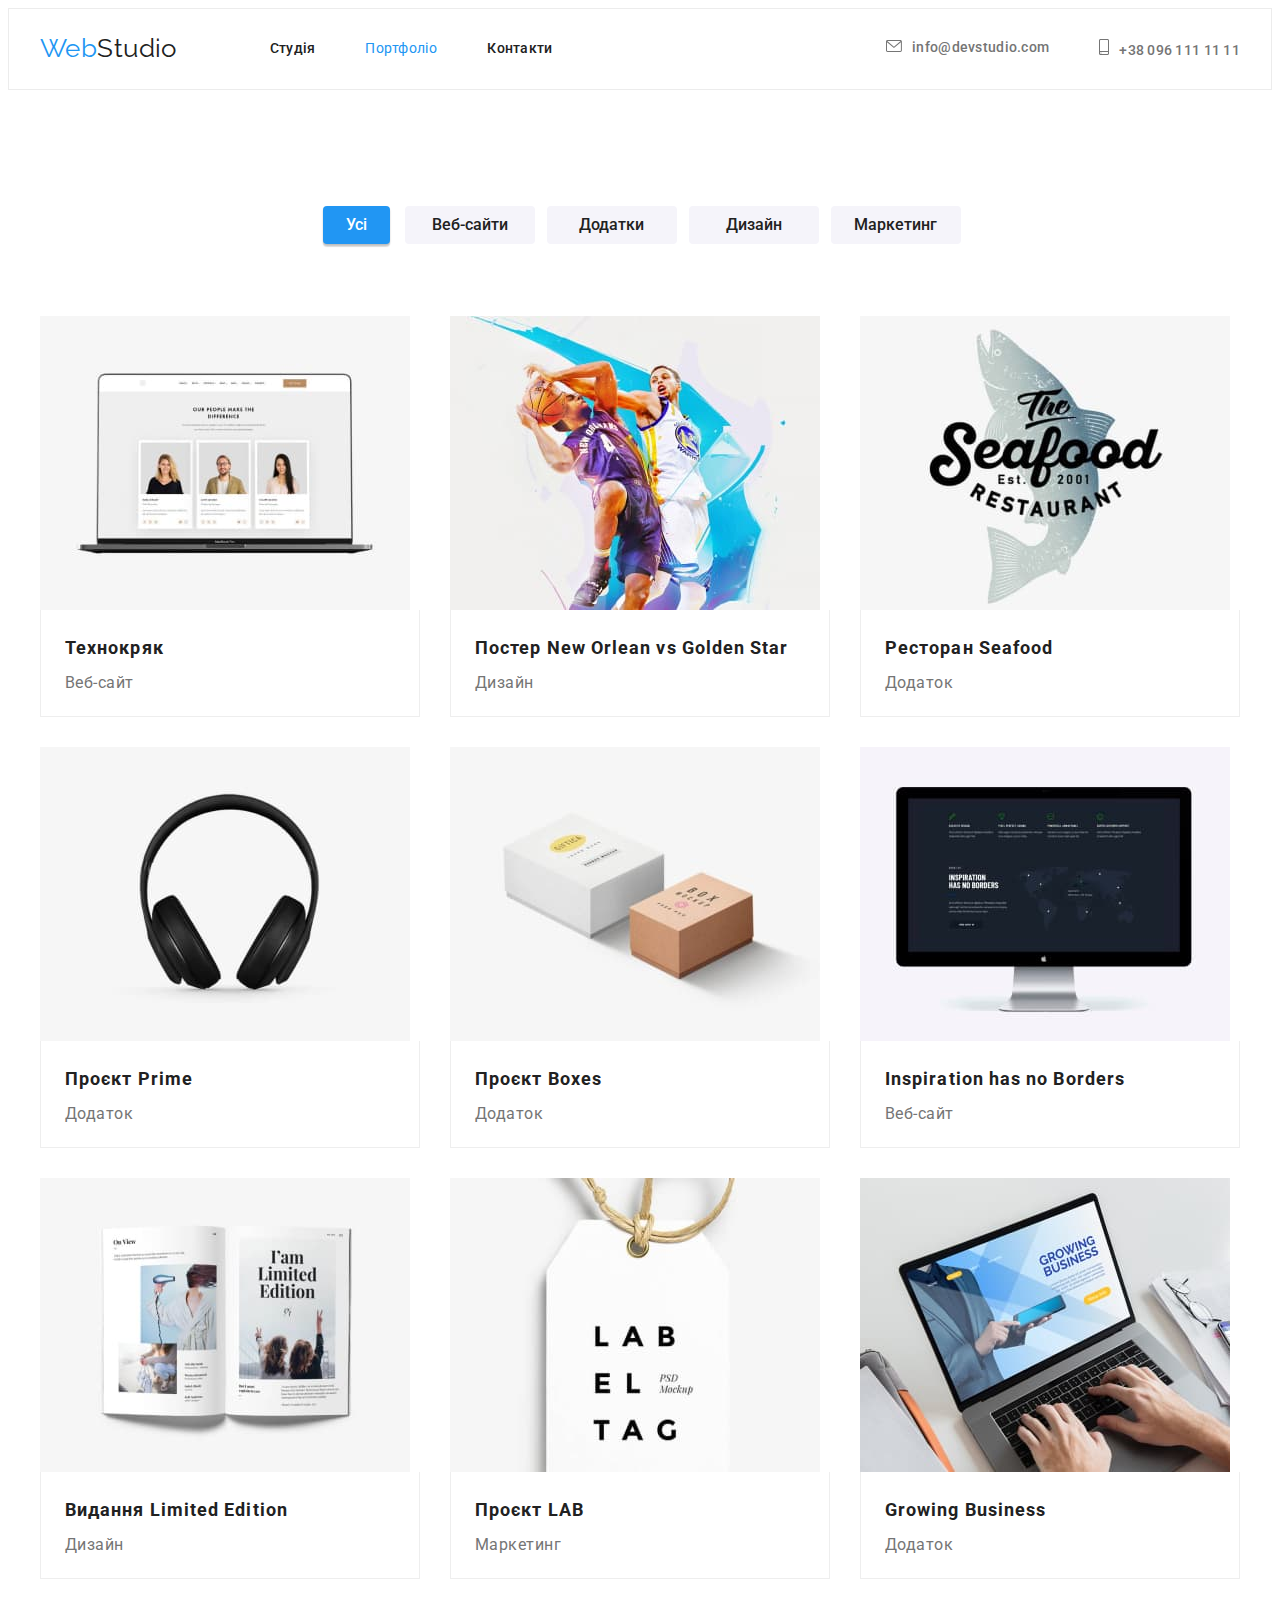
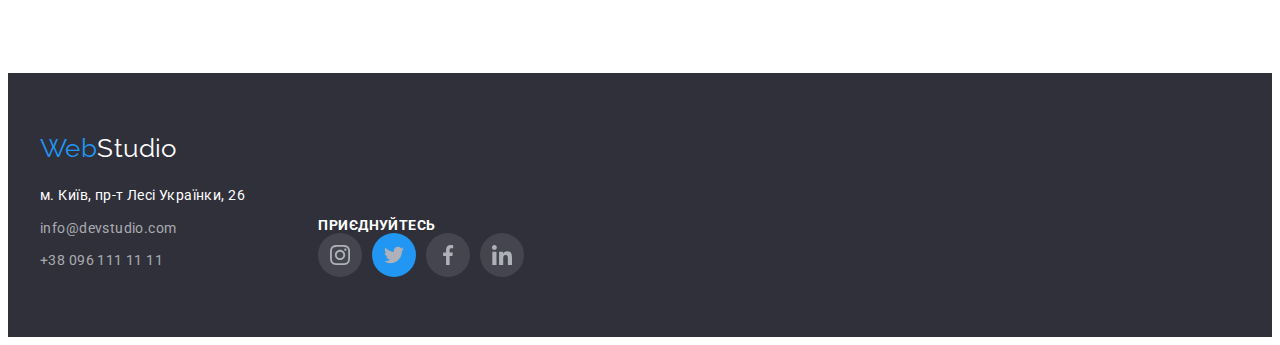
==== portfolio.html @ b2694d47 "Add files via upload" ====
<!DOCTYPE html>
<html lang="uk">

<head>
    <meta charset="UTF-8">
    <meta http-equiv="X-UA-Compatible" content="IE=edge">
    <meta name="viewport" content="width=device-width, initial-scale=1.0">
    <title>Портфоліо</title>
<link rel="preconnect" href="https://fonts.googleapis.com">
<link rel="preconnect" href="https://fonts.gstatic.com" crossorigin>
<link
    href="https://fonts.googleapis.com/css2?family=Raleway:wght@700&family=Roboto:wght@400;500;700;900&display=swap"
    rel="stylesheet">
    <link rel="stylesheet" href="https://cdnjs.cloudflare.com/ajax/libs/modern-normalize/1.1.0/modern-normalize.min.css" integrity="sha512-wpPYUAdjBVSE4KJnH1VR1HeZfpl1ub8YT/NKx4PuQ5NmX2tKuGu6U/JRp5y+Y8XG2tV+wKQpNHVUX03MfMFn9Q==" crossorigin="anonymous" referrerpolicy="no-referrer" />
    <link rel="stylesheet" href="./css/styles.css">

</head>

<body>
    <header class="header">
        <div class="container">
        <nav class="header-nav">
            <a href="./index.html" class="header-logo link"><span class="accent-text">Web</span>Studio</a>
            <ul class="header-list list">
                <li class="header-link"><a class="header-text link" href="./index.html">Студія</a></li>
                <li class="header-link"><a class="header-text-studio link" href="">Портфоліо</a></li>
                <li class="header-link"><a class="header-text link" href="">Контакти</a></li>
            </ul>
            <ul class="header-list-contacts list">
                <li class="header-contacts"> <svg width="16" height="12" class="header-icons">
                    <use href="./images/icons.svg#icon-envelope"></use>
                </svg><a class="header-text-contacts link" href="mailto:info@devstudio.com">info@devstudio.com</a></li>
                <li class="header-contacts"><svg width="10" height="16" class="header-icons">
                    <use href="./images/icons.svg#icon-smartphone"></use>
                </svg><a class="header-text-contacts link" href="tel:+380961111111">+38 096 111 11 11</a></li>
            </ul>
        </nav>
    </div>
    </header>
         <section class="portfolio section">
            <div class="container">
            <h1 class="visually-hidden">Портфоліо</h1>
            <ul class="portfolio-btn-card">
            <li class="portfolio-btn-link"><button type="button" class="portfolio-btn-active">Усі</button></li>
            <li class="portfolio-btn-link"><button type="button" class="portfolio-btn">Веб-сайти</button></li>
            <li class="portfolio-btn-link"><button type="button" class="portfolio-btn">Додатки</button></li>
            <li class="portfolio-btn-link"><button type="button" class="portfolio-btn">Дизайн</button></li>
            <li class="portfolio-btn-link"><button type="button" class="portfolio-btn">Маркетинг</button></li>
                </ul>
            <ul class="portfolio-project-list">
                  <li class="portfolio-list"> <img src="./images/techno-1.jpg" alt="techno" width="370">
                    <div class="content-portfolio">
                        <h2 class="portfolio-title">Технокряк</h2>
                        <p class="portfolio-pre-title">Веб-сайт</p>
                    </div>
                  </li>
                <li class="portfolio-list"><img src="./images/poster-2.jpg" alt="poster-2" width="370">
                    <div class="content-portfolio">
                      <h2 class="portfolio-title">Постер New Orlean vs Golden Star</h2>
                      <p class="portfolio-pre-title" >Дизайн</p>
                    </div>
                </li>
                <li class="portfolio-list"><img src="./images/restoran-3.jpg" alt="restoran-3" width="370">
                  <div class="content-portfolio">
                      <h2 class="portfolio-title">Ресторан Seafood</h2>
                      <p class="portfolio-pre-title">Додаток</p>
                  </div>
                </li>
                <li class="portfolio-list"><img src="./images/prime-4.jpg" alt="prime-4" width="370">
                  <div class="content-portfolio">
                    <h2 class="portfolio-title">Проєкт Prime</h2>
                    <p class="portfolio-pre-title">Додаток</p>
                  </div>
                </li>
                <li class="portfolio-list"> <img src="./images/boxes-5.jpg" alt="boxes-5" width="370">
                 <div class="content-portfolio">
                    <h2 class="portfolio-title">Проєкт Boxes</h2>
                    <p class="portfolio-pre-title">Додаток</p>
                  </div>
                </li>
                <li class="portfolio-list"><img src="./images/borders-6.jpg" alt="borders-6" width="370">
                  <div class="content-portfolio">
                    <h2 class="portfolio-title">Inspiration has no Borders</h2>
                    <p class="portfolio-pre-title">Веб-сайт</p>
                   </div>
                </li>       
                <li class="portfolio-list"><img src="./images/edition-7.jpg" alt="edition-7" width="370">
                <div class="content-portfolio">
                    <h2 class="portfolio-title">Видання Limited Edition</h2>
                    <p class="portfolio-pre-title">Дизайн</p>
                </div>
                </li>
                <li class="portfolio-list"><img src="./images/lab-8.jpg" alt="lab-8" width="370">
                <div class="content-portfolio">
                    <h2 class="portfolio-title">Проєкт LAB</h2>
                    <p class="portfolio-pre-title">Маркетинг</p>
                </div>
                </li>
                <li class="portfolio-list"><img src="./images/business-9.jpg" alt="business-9" width="370">
                <div class="content-portfolio">
                    <h2 class="portfolio-title">Growing Business</h2>
                    <p class="portfolio-pre-title">Додаток</p>
                </div>
                </li>
            </ul>
          </div>
        </section>
    
        <footer class="footer">
            <div class="container">
                <div class="footer-box">
            <a href="./index.html" class="footer-logo link"><span class="footer-accent-text">Web</span>Studio</a>
         <address>
           <ul class="footer-contacts-list list">
        <li class="footer-contacts"><a class="footer-text-adress link" href="">м. Київ, пр-т Лесі Українки, 26</a></li>
        <li class="footer-contacts-mail"><a class="footer-text link" href="mailto:info@devstudio.com">info@devstudio.com</a></li>
        <li class="footer-contacts"><a class="footer-text link" href="tel:+380961111111">+38 096 111 11 11</a></li>
          </ul>
        </div>
        <div class="footer-soc-box">
            <p class="footer-title">приєднуйтесь</p>
          <ul class="footer-soc-list list">
            <li class="footer-soc-items"><a href="#" class="footer-soc-link link">
                <svg width="20" height="20" class="footer-soc-icons">
                    <use href="./images/icons.svg#icon-instagram2"></use>
                </svg>
            </a></li>
            <li class="footer-soc-items"><a href="#" class="footer-soc-link-inst link">
                <svg width="20" height="20" class="footer-soc-icons">
                    <use href="./images/icons.svg#icon-twitter"></use>
                </svg>
            </a></li>
            <li class="footer-soc-items"><a href="#" class="footer-soc-link link">
                <svg width="20" height="20" class="footer-soc-icons">
                    <use href="./images/icons.svg#icon-facebook"></use>
                </svg>
            </a></li>
            <li class="footer-soc-items"><a href="#" class="footer-soc-link link">
                <svg width="20" height="20" class="footer-soc-icons">
                    <use href="./images/icons.svg#icon-linkedin"></use>
                </svg>
            </a></li>
        </div>
        </ul>
    
         </address>
        </div>
        </footer>

</body>

</html>
---- css/styles.css ----
:root{
    --primary-header-color:  #FFFFFF;
    --second-header-color: #212121;
    --accent-color: #757575;
    --primary-link-color: #2196F3;
}
p, h1, h2, h3, h4, h5, h6{
    margin: 0px;
}
ul{
    margin: 0px;
    padding-left: 0px;
}
button{
    cursor: pointer;
}
img{
    display: block;
}

body{
    font-family: 'Roboto', sans-serif;
    font-size: 14px;
    letter-spacing: 0.03em;
    background: var(--primary-header-color);
}
.container{
    width: 1200px;
    padding: 0px 15px;
    margin: 0 auto;
}
.section{
    padding-top: 94px;
    padding-bottom: 94px;
}
.list{
    list-style: none;
    padding: 0px;
    margin: 0px;
}
.link{
    text-decoration: none;
}


/*--------------------HEADER--------------------*/
.header{
    border: 1px solid #ECECEC

}
.header-logo {
    font-family: 'Raleway', sans-serif;
    font-size: 26px;
    line-height: 1.19;
    color: var(--second-header-color);
    margin-right: 93px;
    padding-top: 24px;
    padding-bottom: 25px;
}
.accent-text {
    color: var(--primary-link-color);
}
.header-text-studio{
    color: var(--primary-link-color);
}
.header-nav{
    display: flex;
    align-items:  center;
    margin-left: auto;
   
}
.header-list{
    display: flex;  
}
.header-list :not(:last-child) {
    margin-right: 50px;
  }

.header-text {
    font-style: normal;
    font-weight: 500;
    line-height: 1.14;
    letter-spacing: 0.02em;
    color: var(--second-header-color);
}
.header-list-contacts{
    display: flex;
    margin-left: auto;
    
 }
 .header-link{
    margin-left: 0px;
 }
 .header-contacts:not(:last-child){
    margin-right: 50px;
  }
.header-text-contacts{
    font-style: normal;
    font-weight: 500;
    font-size: 14px;
    line-height: 1.14;
    letter-spacing: 0.02em;
    color: var(--accent-color);
}
.header-icons{
    margin-right: 10px;
    display: inline-block;
}

.header-link :hover,
.header-link :focus,
.header-contacts :hover,
.header-contacts :focus{
    color:  var(--primary-link-color);
}
/*--------------------PORTFOLIO--------------------*/
.portfolio-btn:hover,
.portfolio-btn:focus {
    background-color: var(--primary-link-color);
    color:  #F5F4FA;
    cursor: pointer;
}
.portfolio-btn-link{
    list-style-type: none;
    font-family: inherit;
}
.portfolio{
    background: #FFFFFF;
}
.portfolio-btn-active{
    font-family: inherit;
    font-weight: 500;
    font-size: 16px;
    line-height: 1.62;
    color: var(--primary-header-color);
    border: none;
    background: var(--primary-link-color);
    box-shadow: 0px 3px 1px rgba(0, 0, 0, 0.1), 0px 1px 2px rgba(0, 0, 0, 0.08), 0px 2px 2px rgba(0, 0, 0, 0.12);
    border-radius: 4px;
    width: 67px;
    height: 38px;
}
.portfolio-btn{
    font-family: inherit;
    font-weight: 500;
    font-size: 16px;
    line-height: 1.62;
    background: #F5F4FA;
    color: var(--second-header-color);
    border-radius: 4px;
    border: none;
    min-width: 130px;
    height: 38px;

}
.portfolio-btn-card{
    display: flex;
    justify-content: center;
    text-align: center;
    margin-bottom: 50px;
}
.visually-hidden{
    visibility: hidden;
    position: absolute;
    width: 1px;
    height: 1px;
    margin: -1px;
    border: 0;
    padding: 0;
    white-space: nowrap;
    clip-path: inset(100%);
    clip: rect(0 0 0 0);
    overflow: hidden;
}
.portfolio-project-list {
    color: var(--second-header-color);
}
.portfolio-title {
    font-size: 18px;
    line-height: 2.00;
    letter-spacing: 0.06em;
    color: var(--second-header-color);
    margin-bottom: 4px;
}
.portfolio-pre-title {
    font-size: 16px;
    line-height: 1.62;
    letter-spacing: 0.03em;
    color: var(--accent-color);
}
.portfolio-project-list{
    display: flex;
    max-width: 100%;
    height: auto;
    list-style-type: none;
    display: flex;
    flex-wrap: wrap;
    gap: 30px;
}
.portfolio-list{
    flex-basis: calc((100% - 60px) / 3); 
}
.content-portfolio{
    border-right:1px solid #EEEEEE;
    border-left: 1px solid #EEEEEE;
    border-bottom: 1px solid #EEEEEE;
    padding: 20px 24px;
}
.portfolio-btn-link{
    padding: 22px 6px;
    display: inline-block;
    min-width: 73px;
}
/*--------------------MAIN--------------------*/
.main-cap{
    text-align: center;
    padding-top: 200px;
    padding-bottom: 200px;
    background-image: linear-gradient(rgba(47, 48, 58, 0.4),
     rgba(47, 48, 58, 0.4)),url('../images/Img_main.jpg');
    background-repeat: no-repeat;
    background-size: cover;
    background-position: center;
    background-color: #2F303A;
    max-width: 1600px;
    margin: 0 auto;
}
.main-title {
    font-style: normal;
    font-weight: 900;
    font-size: 44px;
    line-height: 1.36;
    letter-spacing: 0.06em;
    text-transform: uppercase;
    color: var(--primary-header-color);
    margin-bottom: 30px;
    width: 696px;
    margin-left: auto;
    margin-right: auto;
}
.main-btn {
    font-family: inherit;
    font-size: 16px;
    line-height: 1.88;
    align-items: center;
    letter-spacing: 0.06em;
    color: var(--primary-header-color);
    background: var(--primary-link-color);
    display: block;
    margin:  0px auto;
    min-width: 200px;
    height: 50px;
    font-weight: 700;
    border-radius: 4px;
    border: none;
}
.main-btn:hover,
.main-btn:focus {
    cursor: pointer;
}

/*--------------------FEATURE--------------------*/
.feature-list-items{
    list-style-type: none;
}
.feature{
    margin-top: 0px;
    background: var(--primary-header-color);
}
.feature-list{
    display: flex;
    flex-wrap: nowrap;
    gap: 30px;
}

.feature-title {
    font-style: normal;
    font-size: 14px;
    line-height: 1.14;
    text-transform: uppercase;
    color: var(--second-header-color);
    margin-top:  30px;
    margin-bottom: 10px;
    }
  
.feature-title-text {
    font-style: normal;
    font-weight: 400;
    line-height: 1.71;
    color: var(--accent-color);
    margin-top: 0px;
    }
.feature-icons{
    display: flex;
    justify-content: center;
    align-items: center; 
    background-size: contain;
    background-position: center;
    }
.feature-cont-icons{
    padding-bottom: 25px;
    padding-top:  25px;
    display: flex;
    justify-content: center;
    align-items: center; 
    background: #F5F4FA;
    border-radius: 4px;
    }
   
/*--------------------BOX--------------------*/
.box-list-items{
    list-style-type: none; 
    display: block;
    flex-direction: row;
}
.box{
    margin-top: 0px;
    background: var(--primary-header-color);
    padding-top: 0px;
}
.box-list{
    display: flex;
}

.box-list-items:not(:last-child){
    margin-right: 30px;

}
.box-title {
    font-style: normal;
    font-size: 36px;
    line-height: 1.16;
    text-align: center;
    color: var(--second-header-color);
    margin-bottom: 50px;
}

/*--------------------TEAM--------------------*/
.team{
    background: #F5F4FA;
}
.team-title {
    font-size: 36px;
    line-height: 1.16;
    text-align: center;
    color: var(--second-header-color);
    margin-bottom: 50px;
}
.team-list {
    display: inline-flex;
    text-align: center;
    gap: 30px;
}
.team-name {
    font-style: normal;
    font-weight: 500;
    font-size: 16px;
    line-height: 1.18;
    color: var(--second-header-color);
    margin-bottom: 10px;
    text-decoration: none;
}
.team-work {
    font-style: normal;
    font-weight: 400;
    font-size: 16px;
    line-height: 1.18;
    color: var(--accent-color);
    text-decoration: none;
    margin-bottom: 30px;
}

.content{
    padding-top: 30px;
    padding-bottom: 30px;
    background: #FFFFFF;
    box-shadow: 0px 1px 3px rgba(0, 0, 0, 0.12), 0px 1px 1px rgba(0, 0, 0, 0.14), 0px 2px 1px rgba(0, 0, 0, 0.2);
    border-radius: 0px 0px 4px 4px;
}
.team-soc-list,
.team-soc-list-inst{
    display: flex;
    justify-content: center;
    align-items: center;
} 

.team-soc-items{
    width: 44px;
    height: 44px;
}
.team-soc-items:not(:last-child){
    margin-right: 10px;
}
.team-soc-link,
.team-soc-link-inst{
    width: 100%;
    height: 100%;
    display: flex;
    background-color: #FFFFFF;
    border-radius: 50%;
    justify-content: center;
    align-items: center;
}
.team-soc-link-inst{
    background-color: #2196F3;
}
.team-soc-link:hover .team-soc-icons{
    fill: var(--primary-link-color);
}
.team-soc-icons{

}

.client-list{
    display: flex;
    justify-content: center;
    align-items: center;
   
}

.client-items:not(:last-child){
    margin-right: 30px;
}
.client-link{
    width: 170px;
    height: 92px;
    display: flex;
    justify-content: center;
    align-items: center;
    background: #F5F5F5;
    border: 1px solid #AFB1B8;
    border-radius: 4px;

}
.client-title{
    font-size: 36px;
    line-height: 1.16;
    text-align: center;
    color: var(--second-header-color);
    margin-bottom: 50px;
}


/*--------------------FOOTER--------------------*/
.footer {
    background: #2F303A;
    padding-top: 60px;
    padding-bottom: 60px;
    display: flex;
}
.footer-logo {
    font-family: 'Raleway', sans-serif;
    font-size: 26px;
    line-height: 1.19;
    color: var(--primary-header-color);
    margin-bottom: 20px;
    display: inline-block;
}
.footer-accent-text {
    color: var(--primary-link-color);
}
.footer-text {
    font-style: normal;
    font-weight: 400;
    font-size: 14px;
    line-height: 1.71;
    color: rgba(255, 255, 255, 0.6);
}
.footer-text-adress{
    font-style: normal;
    font-weight: 400;
    font-size: 14px;
    line-height: 1.71;
    color: var(--primary-header-color);
    
}
.footer-contacts-mail{
    margin-top: 9px;
    margin-bottom: 9px;
}
.footer-contacts :hover,
.footer-contacts :focus {
    color: var(--primary-link-color);
}
.footer-contacts-list{
    margin-right: 70px;
}
.footer-soc-list{
    display: flex;
    align-items: baseline;
} 
.footer-soc-items{
    width: 44px;
    height: 44px;
}
.footer-soc-items:not(:last-child){
    margin-right: 10px;
}
.footer-soc-link,
.footer-soc-link-inst{
    width: 100%;
    height: 100%;
    display: flex;
    background: rgba(255, 255, 255, 0.1);
    border-radius: 50%;
    justify-content: center;
    align-items: center;
}
.footer-soc-link:hover .team-soc-icons{
    fill: var(--primary-link-color);
}
.footer-soc-link-inst{
    background: #2196F3;
}
.footer-box{
    display: inline-block;
}
.footer-soc-box{
    display: inline-block;
    align-items: baseline;
}
.footer-title{
    font-family: 'Roboto';
    font-style: normal;
    font-weight: 700;
    font-size: 14px;
    line-height: 1.14;
    letter-spacing: 0.03em;
    text-transform: uppercase;
    color: #FFFFFF;
}
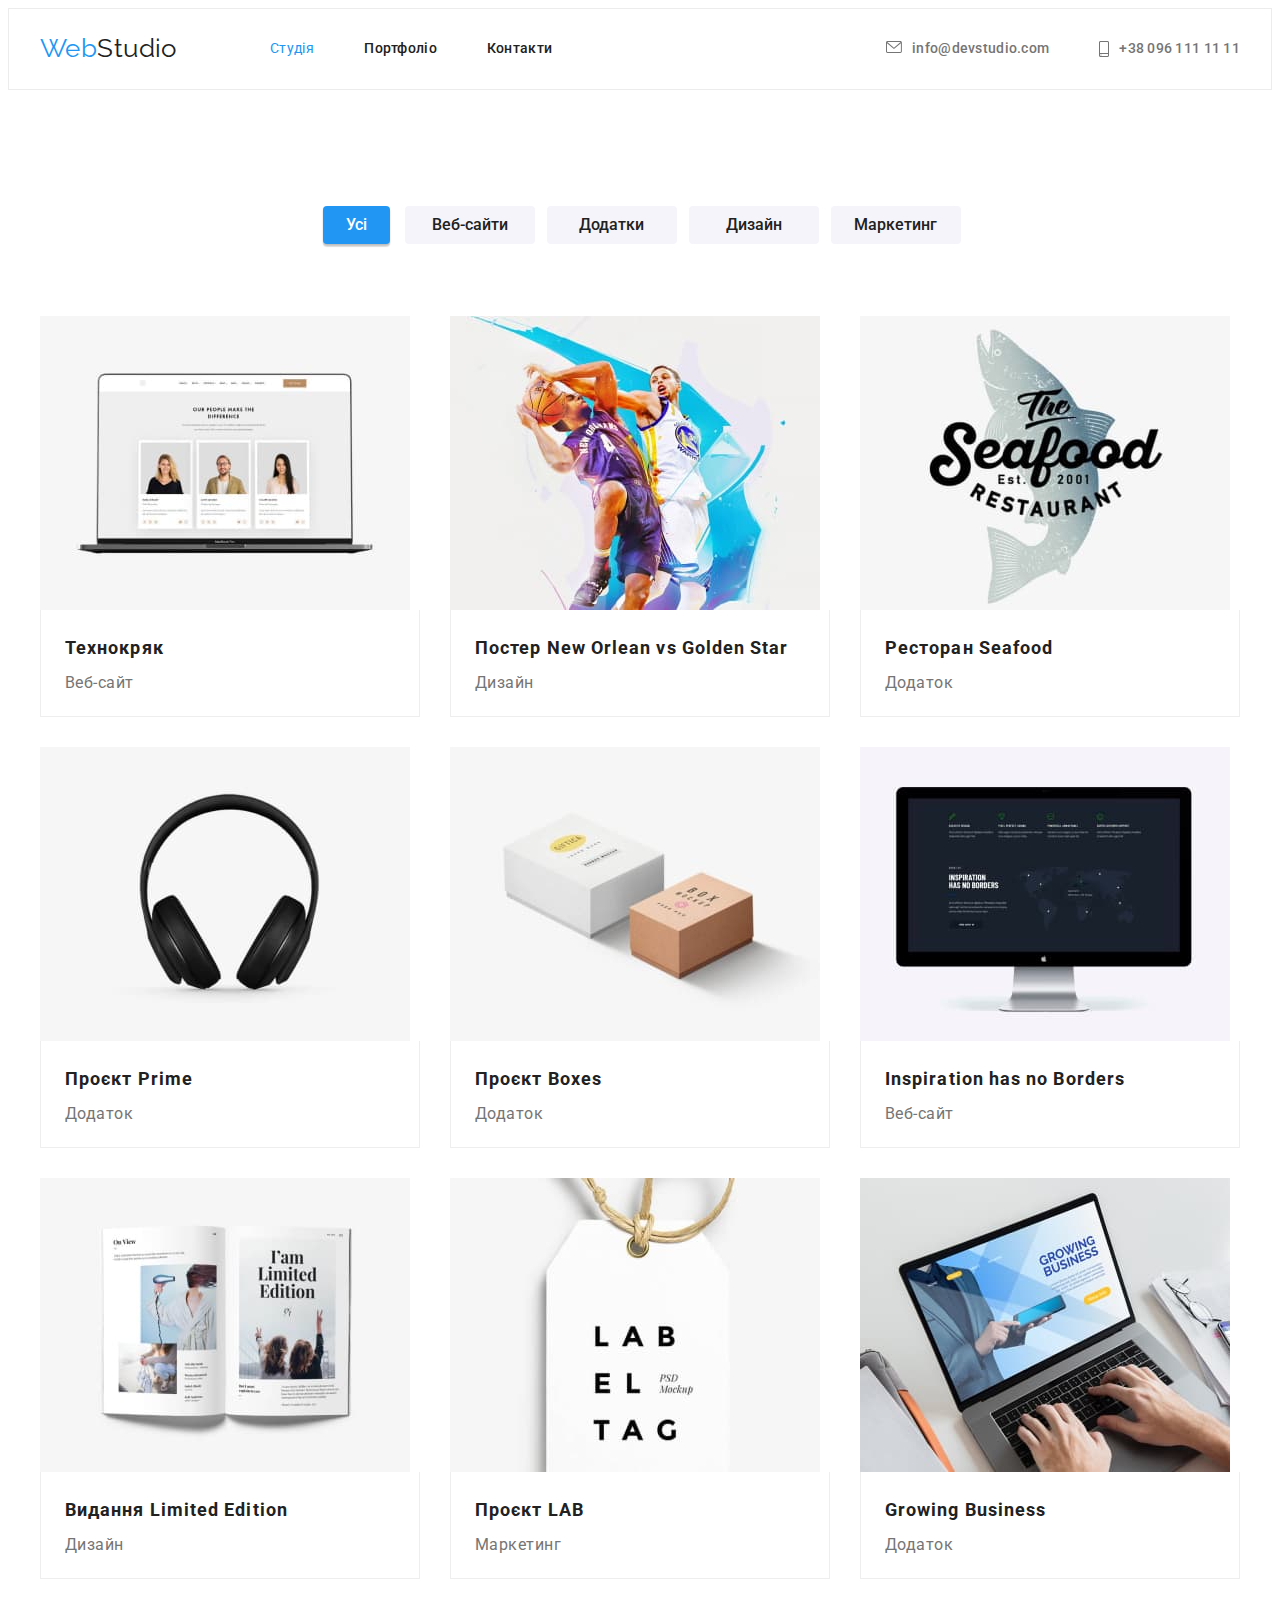
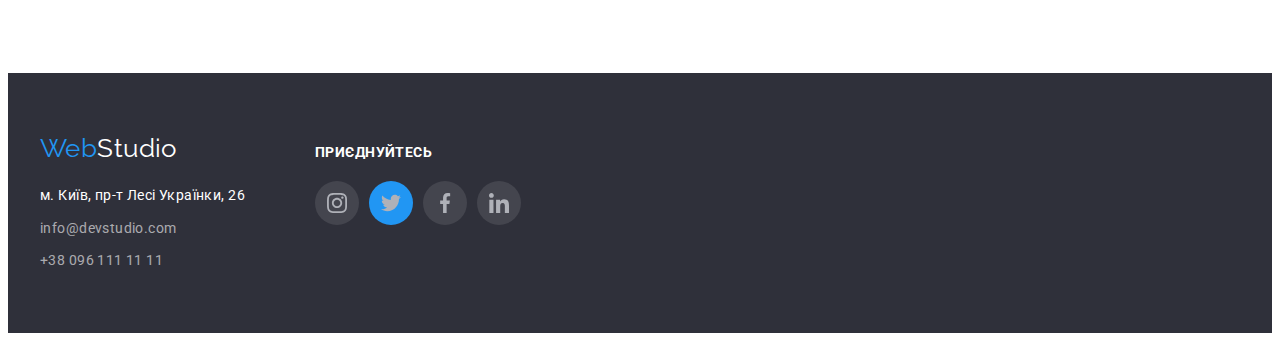
==== commit 83c6c4ed: "update css" ====
--- a/portfolio.html
+++ b/portfolio.html
@@ -19,24 +19,24 @@
 <body>
     <header class="header">
         <div class="container">
-        <nav class="header-nav">
-            <a href="./index.html" class="header-logo link"><span class="accent-text">Web</span>Studio</a>
-            <ul class="header-list list">
-                <li class="header-link"><a class="header-text link" href="./index.html">Студія</a></li>
-                <li class="header-link"><a class="header-text-studio link" href="">Портфоліо</a></li>
-                <li class="header-link"><a class="header-text link" href="">Контакти</a></li>
-            </ul>
-            <ul class="header-list-contacts list">
-                <li class="header-contacts"> <svg width="16" height="12" class="header-icons">
-                    <use href="./images/icons.svg#icon-envelope"></use>
-                </svg><a class="header-text-contacts link" href="mailto:info@devstudio.com">info@devstudio.com</a></li>
-                <li class="header-contacts"><svg width="10" height="16" class="header-icons">
-                    <use href="./images/icons.svg#icon-smartphone"></use>
-                </svg><a class="header-text-contacts link" href="tel:+380961111111">+38 096 111 11 11</a></li>
-            </ul>
-        </nav>
-    </div>
-    </header>
+          <nav class="header-nav">
+              <a href="./index.html" class="header-logo link"><span class="accent-text">Web</span>Studio</a>
+              <ul class="header-list list">
+                  <li class="header-link"><a class="header-text-studio link" href="./index.html">Студія</a></li>
+                  <li class="header-link"><a class="header-text link" href="">Портфоліо</a></li>
+                  <li class="header-link"><a class="header-text link" href="">Контакти</a></li>
+              </ul>
+              <ul class="header-list-contacts list">
+                  <li class="header-contacts"><a class="header-text-contacts link" href="mailto:info@devstudio.com"><svg width="16" height="12" class="header-icons">
+                      <use href="./images/icons.svg#icon-envelope"></use>
+                  </svg>info@devstudio.com</a></li>
+                  <li class="header-contacts"><a class="header-text-contacts link" href="tel:+380961111111"><svg width="10" height="16" class="header-icons">
+                      <use href="./images/icons.svg#icon-smartphone"></use>
+                  </svg>+38 096 111 11 11</a></li>
+              </ul>
+          </nav>
+         </div>
+      </header>
          <section class="portfolio section">
             <div class="container">
             <h1 class="visually-hidden">Портфоліо</h1>
@@ -107,7 +107,7 @@
         </section>
     
         <footer class="footer">
-            <div class="container">
+            <div class="container footer-soc-box">
                 <div class="footer-box">
             <a href="./index.html" class="footer-logo link"><span class="footer-accent-text">Web</span>Studio</a>
          <address>
@@ -117,7 +117,7 @@
         <li class="footer-contacts"><a class="footer-text link" href="tel:+380961111111">+38 096 111 11 11</a></li>
           </ul>
         </div>
-        <div class="footer-soc-box">
+        <div class="footer-soc">
             <p class="footer-title">приєднуйтесь</p>
           <ul class="footer-soc-list list">
             <li class="footer-soc-items"><a href="#" class="footer-soc-link link">
--- a/css/styles.css
+++ b/css/styles.css
@@ -101,7 +101,9 @@
     line-height: 1.14;
     letter-spacing: 0.02em;
     color: var(--accent-color);
-}
+    display: flex;
+    }
+
 .header-icons{
     margin-right: 10px;
     display: inline-block;
@@ -516,17 +518,20 @@
     display: inline-block;
 }
 .footer-soc-box{
+    display: flex;
+    align-items: baseline;
+}
+.footer-soc{
     display: inline-block;
-    align-items: baseline;
+    margin-right: 70px;
 }
 .footer-title{
-    font-family: 'Roboto';
-    font-style: normal;
     font-weight: 700;
     font-size: 14px;
     line-height: 1.14;
     letter-spacing: 0.03em;
     text-transform: uppercase;
     color: #FFFFFF;
-}
-
+    margin-bottom: 20px;
+}
+
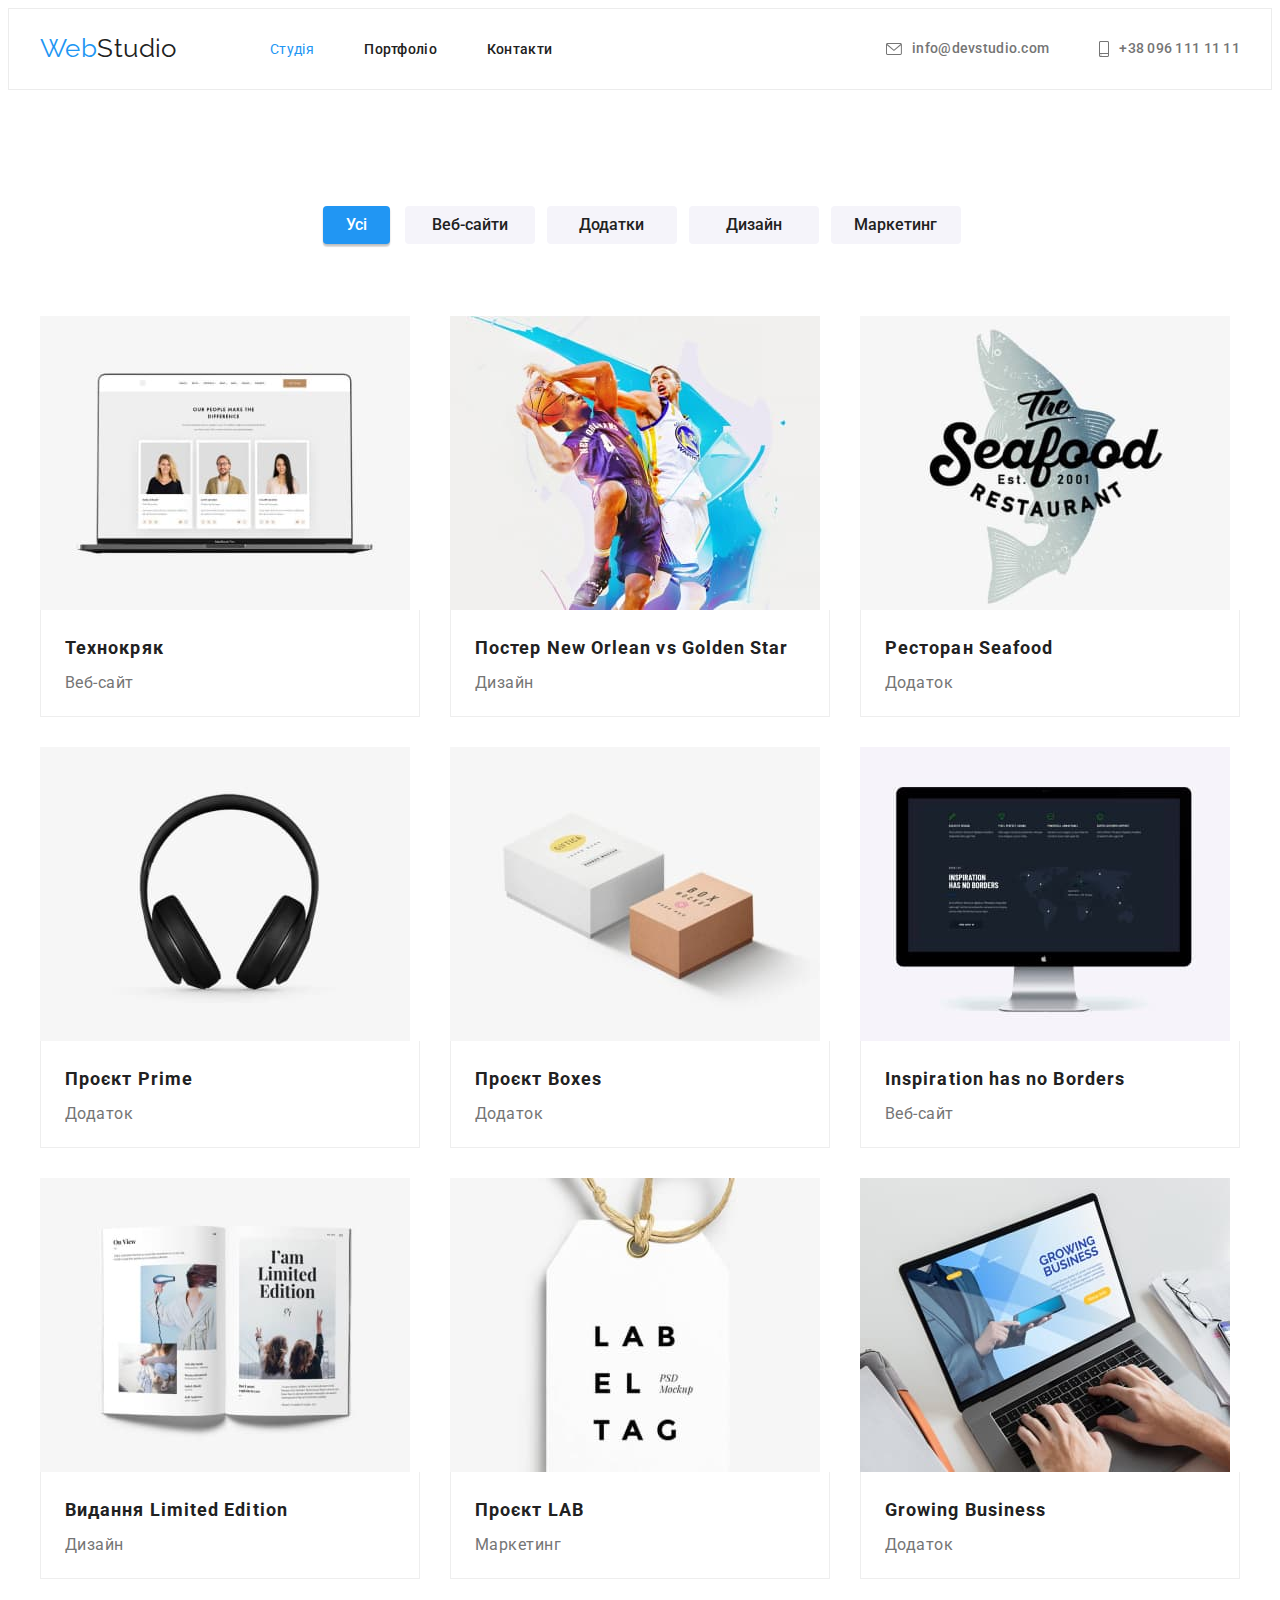
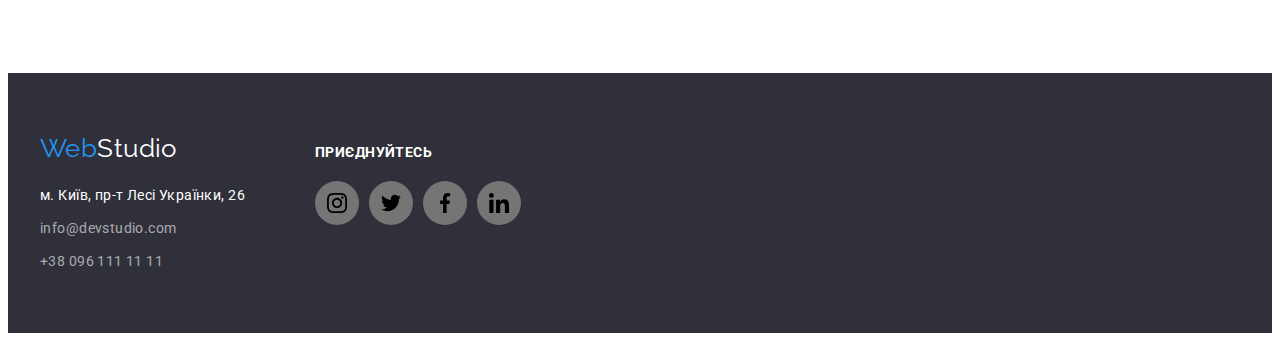
==== commit 4dd775f4: "update css" ====
--- a/portfolio.html
+++ b/portfolio.html
@@ -125,7 +125,7 @@
                     <use href="./images/icons.svg#icon-instagram2"></use>
                 </svg>
             </a></li>
-            <li class="footer-soc-items"><a href="#" class="footer-soc-link-inst link">
+            <li class="footer-soc-items"><a href="#" class="footer-soc-link link">
                 <svg width="20" height="20" class="footer-soc-icons">
                     <use href="./images/icons.svg#icon-twitter"></use>
                 </svg>
--- a/css/styles.css
+++ b/css/styles.css
@@ -102,19 +102,32 @@
     letter-spacing: 0.02em;
     color: var(--accent-color);
     display: flex;
-    }
-
+    justify-content: center;
+    align-items: center;
+    padding-top: 32px;
+    padding-bottom: 32px;
+ }
 .header-icons{
     margin-right: 10px;
-    display: inline-block;
-}
-
-.header-link :hover,
-.header-link :focus,
-.header-contacts :hover,
-.header-contacts :focus{
+}
+.header-contacts{
+    display: flex;
+    justify-content: center;
+    align-items: center;
+}
+.header-text :hover{
+    color: var(--primary-link-color);
+}
+.header-text:hover,
+.header-text:focus,
+.header-text-contacts:hover,
+.header-text-contacts:focus{
     color:  var(--primary-link-color);
 }
+.header-icons{
+    fill: currentColor;
+}
+
 /*--------------------PORTFOLIO--------------------*/
 .portfolio-btn:hover,
 .portfolio-btn:focus {
@@ -125,6 +138,10 @@
 .portfolio-btn-link{
     list-style-type: none;
     font-family: inherit;
+}
+.portfolio-btn:hover,
+.portfolio-btn:focus{
+    box-shadow: 0px 1px 1px rgba(0, 0, 0, 0.12), 0px 4px 4px rgba(0, 0, 0, 0.06), 1px 4px 6px rgba(0, 0, 0, 0.16);
 }
 .portfolio{
     background: #FFFFFF;
@@ -213,6 +230,13 @@
     display: inline-block;
     min-width: 73px;
 }
+
+.portfolio-list:hover,
+.portfolio-list:focus{
+    box-shadow: 0px 1px 1px rgba(0, 0, 0, 0.12), 0px 4px 4px rgba(0, 0, 0, 0.06), 1px 4px 6px rgba(0, 0, 0, 0.16);
+}
+
+
 /*--------------------MAIN--------------------*/
 .main-cap{
     text-align: center;
@@ -300,8 +324,7 @@
     background-position: center;
     }
 .feature-cont-icons{
-    padding-bottom: 25px;
-    padding-top:  25px;
+    height: 120px;
     display: flex;
     justify-content: center;
     align-items: center; 
@@ -369,7 +392,7 @@
     line-height: 1.18;
     color: var(--accent-color);
     text-decoration: none;
-    margin-bottom: 30px;
+    margin-bottom: 16px;
 }
 
 .content{
@@ -379,13 +402,11 @@
     box-shadow: 0px 1px 3px rgba(0, 0, 0, 0.12), 0px 1px 1px rgba(0, 0, 0, 0.14), 0px 2px 1px rgba(0, 0, 0, 0.2);
     border-radius: 0px 0px 4px 4px;
 }
-.team-soc-list,
-.team-soc-list-inst{
+.team-soc-list{
     display: flex;
     justify-content: center;
     align-items: center;
 } 
-
 .team-soc-items{
     width: 44px;
     height: 44px;
@@ -393,33 +414,32 @@
 .team-soc-items:not(:last-child){
     margin-right: 10px;
 }
-.team-soc-link,
-.team-soc-link-inst{
+.team-soc-link{
     width: 100%;
     height: 100%;
     display: flex;
+    border-radius: 50%;
+    justify-content: center;
+    align-items: center;
     background-color: #FFFFFF;
-    border-radius: 50%;
-    justify-content: center;
-    align-items: center;
-}
-.team-soc-link-inst{
+    fill: #AFB1B8;
+}
+.team-soc-link:hover,
+.team-soc-link:focus{
+    color: #FFFFFF;
+}
+.team-soc-icons:hover{
+    fill: currentColor;
+}
+.team-soc-link:hover,
+.team-soc-link:focus{
     background-color: #2196F3;
 }
-.team-soc-link:hover .team-soc-icons{
-    fill: var(--primary-link-color);
-}
-.team-soc-icons{
-
-}
-
 .client-list{
     display: flex;
     justify-content: center;
     align-items: center;
-   
-}
-
+}
 .client-items:not(:last-child){
     margin-right: 30px;
 }
@@ -429,10 +449,10 @@
     display: flex;
     justify-content: center;
     align-items: center;
-    background: #F5F5F5;
     border: 1px solid #AFB1B8;
     border-radius: 4px;
-
+    color: #AFB1B8;
+    background-color: #FFFFFF;
 }
 .client-title{
     font-size: 36px;
@@ -440,6 +460,16 @@
     text-align: center;
     color: var(--second-header-color);
     margin-bottom: 50px;
+}
+.client-link:hover,
+.client-link:focus{
+    color: #2196F3;
+}
+.client-link:hover{
+    border-color: #2196F3;
+}
+.client-icons{
+    fill: currentColor;
 }
 
 
@@ -498,21 +528,31 @@
 .footer-soc-items:not(:last-child){
     margin-right: 10px;
 }
-.footer-soc-link,
-.footer-soc-link-inst{
+.footer-soc-link{
     width: 100%;
     height: 100%;
-    display: flex;
     background: rgba(255, 255, 255, 0.1);
     border-radius: 50%;
+    display: flex;
     justify-content: center;
     align-items: center;
 }
 .footer-soc-link:hover .team-soc-icons{
     fill: var(--primary-link-color);
 }
-.footer-soc-link-inst{
-    background: #2196F3;
+.footer-soc-link{
+    background: #757575;
+}
+.footer-soc-link:hover,
+.footer-soc-link:focus{
+    color: #FFFFFF;
+}
+.footer-soc-icons:hover{
+    fill: currentColor;
+}
+.footer-soc-link:hover,
+.footer-soc-link:focus{
+    background-color: #2196F3;
 }
 .footer-box{
     display: inline-block;
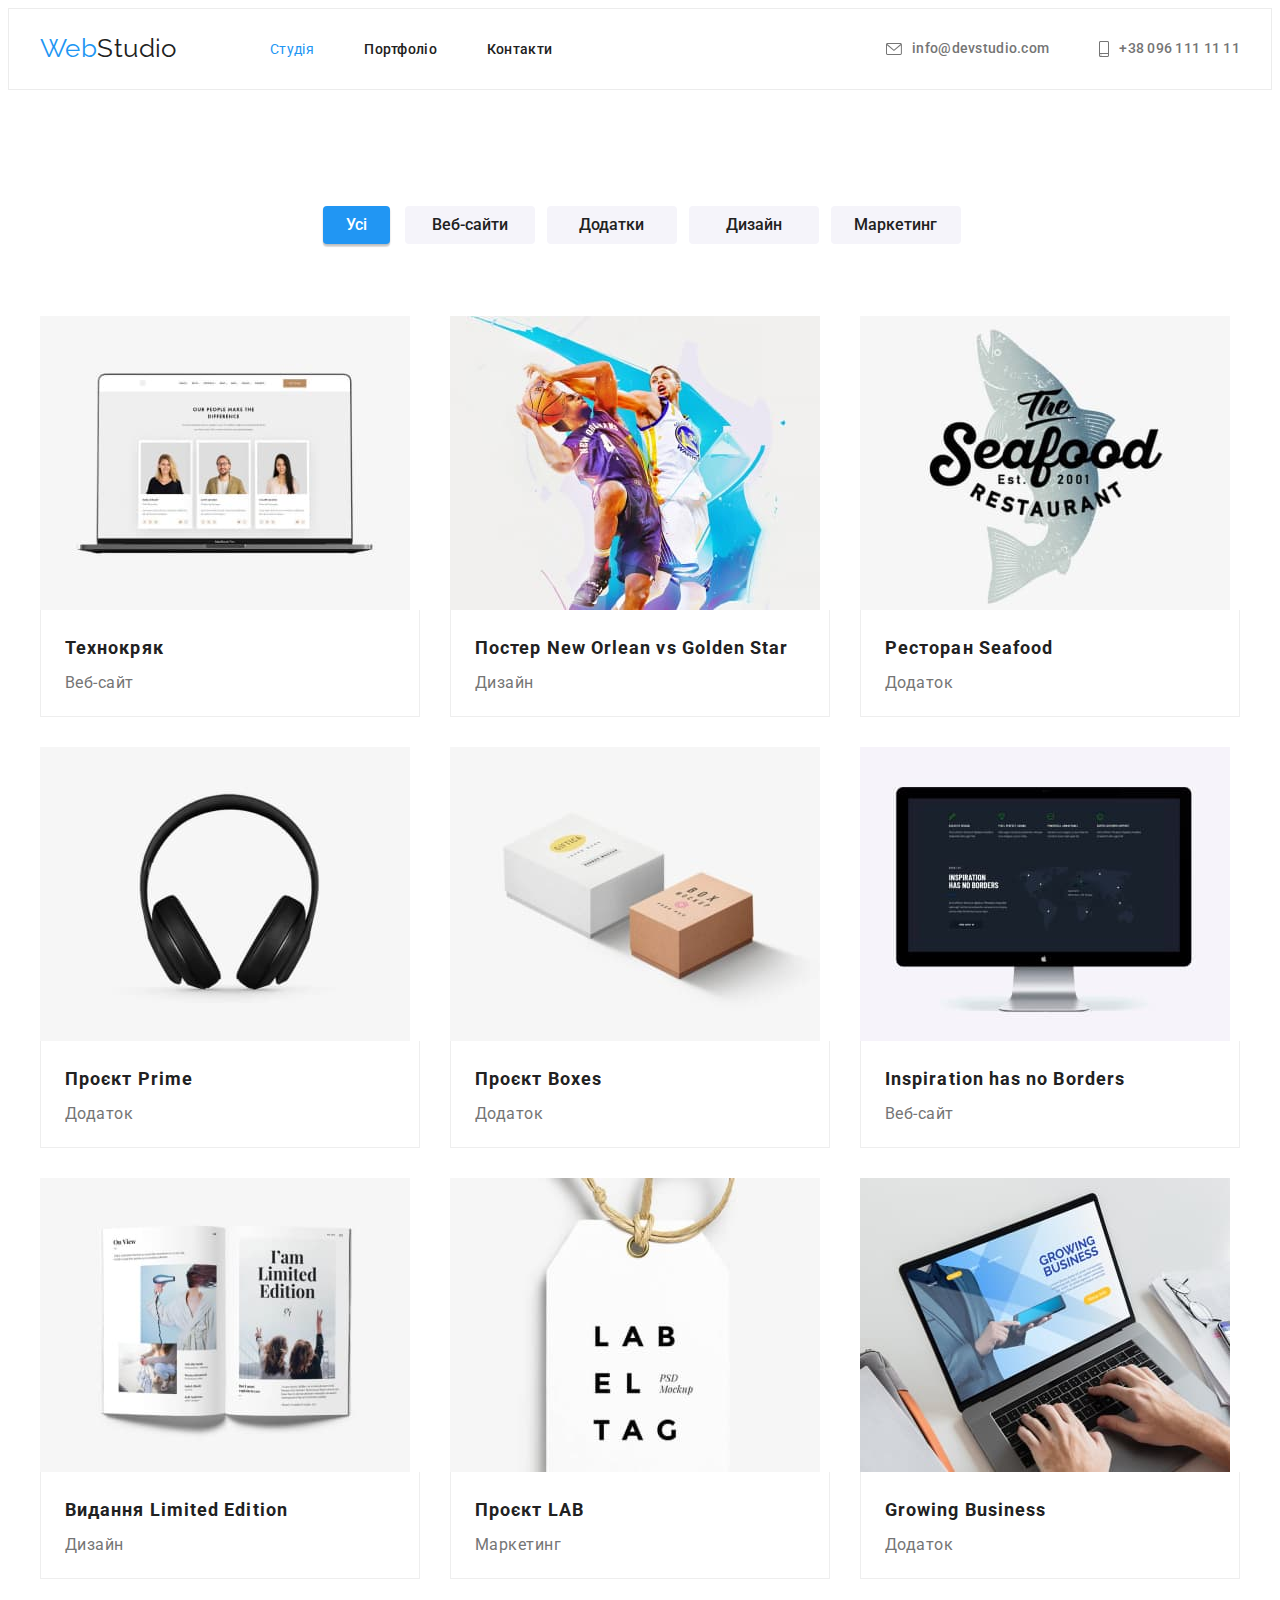
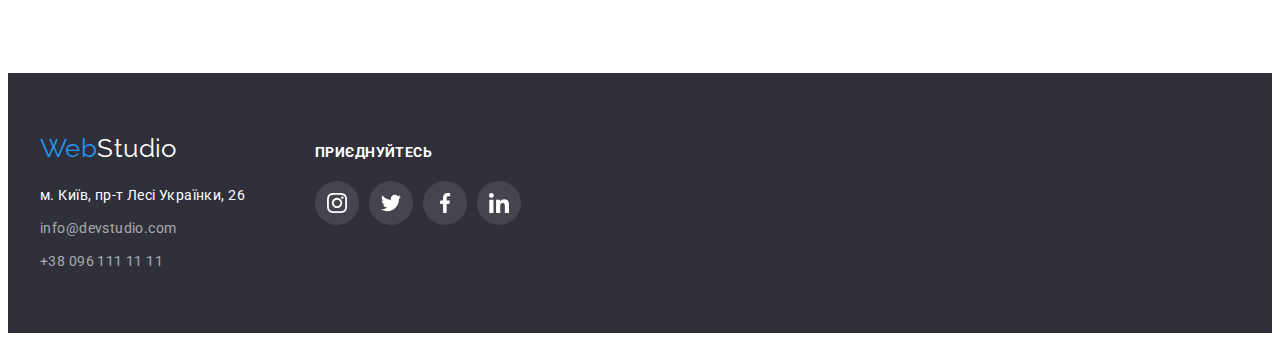
==== commit add4cd5e: "update css" ====
--- a/portfolio.html
+++ b/portfolio.html
@@ -40,68 +40,77 @@
          <section class="portfolio section">
             <div class="container">
             <h1 class="visually-hidden">Портфоліо</h1>
-            <ul class="portfolio-btn-card">
+        <ul class="portfolio-btn-card">
             <li class="portfolio-btn-link"><button type="button" class="portfolio-btn-active">Усі</button></li>
             <li class="portfolio-btn-link"><button type="button" class="portfolio-btn">Веб-сайти</button></li>
             <li class="portfolio-btn-link"><button type="button" class="portfolio-btn">Додатки</button></li>
             <li class="portfolio-btn-link"><button type="button" class="portfolio-btn">Дизайн</button></li>
             <li class="portfolio-btn-link"><button type="button" class="portfolio-btn">Маркетинг</button></li>
-                </ul>
+        </ul>
             <ul class="portfolio-project-list">
-                  <li class="portfolio-list"> <img src="./images/techno-1.jpg" alt="techno" width="370">
+                <li class="portfolio-list"><a href="Технокряк" class="portfolio-link link"><img src="./images/techno-1.jpg" alt="techno" width="370">
                     <div class="content-portfolio">
                         <h2 class="portfolio-title">Технокряк</h2>
                         <p class="portfolio-pre-title">Веб-сайт</p>
                     </div>
-                  </li>
-                <li class="portfolio-list"><img src="./images/poster-2.jpg" alt="poster-2" width="370">
+                  </a>
+                </li>
+                <li class="portfolio-list"><a href="Постер New Orlean vs Golden Star" class="portfolio-link"></a><img src="./images/poster-2.jpg" alt="poster-2" width="370">
                     <div class="content-portfolio">
                       <h2 class="portfolio-title">Постер New Orlean vs Golden Star</h2>
-                      <p class="portfolio-pre-title" >Дизайн</p>
+                      <p class="portfolio-pre-title">Дизайн</p>
                     </div>
+                  </a>
                 </li>
-                <li class="portfolio-list"><img src="./images/restoran-3.jpg" alt="restoran-3" width="370">
+                <li class="portfolio-list"><a href="Ресторан Seafood" class="portfolio-link"></a><img src="./images/restoran-3.jpg" alt="restoran-3" width="370">
                   <div class="content-portfolio">
                       <h2 class="portfolio-title">Ресторан Seafood</h2>
                       <p class="portfolio-pre-title">Додаток</p>
                   </div>
+                </a>
                 </li>
-                <li class="portfolio-list"><img src="./images/prime-4.jpg" alt="prime-4" width="370">
+            <li class="portfolio-list"><a href="Проєкт Prime" class="portfolio-link"></a><img src="./images/prime-4.jpg" alt="prime-4" width="370">
                   <div class="content-portfolio">
                     <h2 class="portfolio-title">Проєкт Prime</h2>
                     <p class="portfolio-pre-title">Додаток</p>
                   </div>
-                </li>
-                <li class="portfolio-list"> <img src="./images/boxes-5.jpg" alt="boxes-5" width="370">
+                </a>
+            </li>
+                <li class="portfolio-list"><a href="Проєкт Boxes" class="portfolio-link"></a><img src="./images/boxes-5.jpg" alt="boxes-5" width="370">
                  <div class="content-portfolio">
                     <h2 class="portfolio-title">Проєкт Boxes</h2>
                     <p class="portfolio-pre-title">Додаток</p>
                   </div>
-                </li>
-                <li class="portfolio-list"><img src="./images/borders-6.jpg" alt="borders-6" width="370">
+                </a>
+            </li>
+                <li class="portfolio-list"><a href="Inspiration has no Borders" class="portfolio-link"></a><img src="./images/borders-6.jpg" alt="borders-6" width="370">
                   <div class="content-portfolio">
                     <h2 class="portfolio-title">Inspiration has no Borders</h2>
                     <p class="portfolio-pre-title">Веб-сайт</p>
                    </div>
-                </li>       
-                <li class="portfolio-list"><img src="./images/edition-7.jpg" alt="edition-7" width="370">
+                </a>
+            </li>       
+                <li class="portfolio-list"><a href="идання Limited Edition" class="portfolio-link"></a><img src="./images/edition-7.jpg" alt="edition-7" width="370">
                 <div class="content-portfolio">
                     <h2 class="portfolio-title">Видання Limited Edition</h2>
                     <p class="portfolio-pre-title">Дизайн</p>
                 </div>
-                </li>
-                <li class="portfolio-list"><img src="./images/lab-8.jpg" alt="lab-8" width="370">
+                </a>
+           </li>
+                <li class="portfolio-list"><a href="Проєкт LAB" class="portfolio-link"></a><img src="./images/lab-8.jpg" alt="lab-8" width="370">
                 <div class="content-portfolio">
                     <h2 class="portfolio-title">Проєкт LAB</h2>
                     <p class="portfolio-pre-title">Маркетинг</p>
                 </div>
-                </li>
-                <li class="portfolio-list"><img src="./images/business-9.jpg" alt="business-9" width="370">
+               </a>
+         </li>
+             <li class="portfolio-list"><a href="Growing Business" class="portfolio-link"></a><img src="./images/business-9.jpg" alt="business-9" width="370">
                 <div class="content-portfolio">
                     <h2 class="portfolio-title">Growing Business</h2>
                     <p class="portfolio-pre-title">Додаток</p>
                 </div>
-                </li>
+              </a>
+        </li>
             </ul>
           </div>
         </section>
--- a/css/styles.css
+++ b/css/styles.css
@@ -230,10 +230,16 @@
     display: inline-block;
     min-width: 73px;
 }
-
-.portfolio-list:hover,
-.portfolio-list:focus{
+.portfolio-link{
+    display: block;
+}
+.portfolio-link:hover,
+.portfolio-link:focus{
     box-shadow: 0px 1px 1px rgba(0, 0, 0, 0.12), 0px 4px 4px rgba(0, 0, 0, 0.06), 1px 4px 6px rgba(0, 0, 0, 0.16);
+}
+.content-portfolio:hover,
+.content-portfolio:focus{
+    fill: #FFFFFF;
 }
 
 
@@ -532,6 +538,7 @@
     width: 100%;
     height: 100%;
     background: rgba(255, 255, 255, 0.1);
+    fill: #FFFFFF;
     border-radius: 50%;
     display: flex;
     justify-content: center;
@@ -539,9 +546,6 @@
 }
 .footer-soc-link:hover .team-soc-icons{
     fill: var(--primary-link-color);
-}
-.footer-soc-link{
-    background: #757575;
 }
 .footer-soc-link:hover,
 .footer-soc-link:focus{
